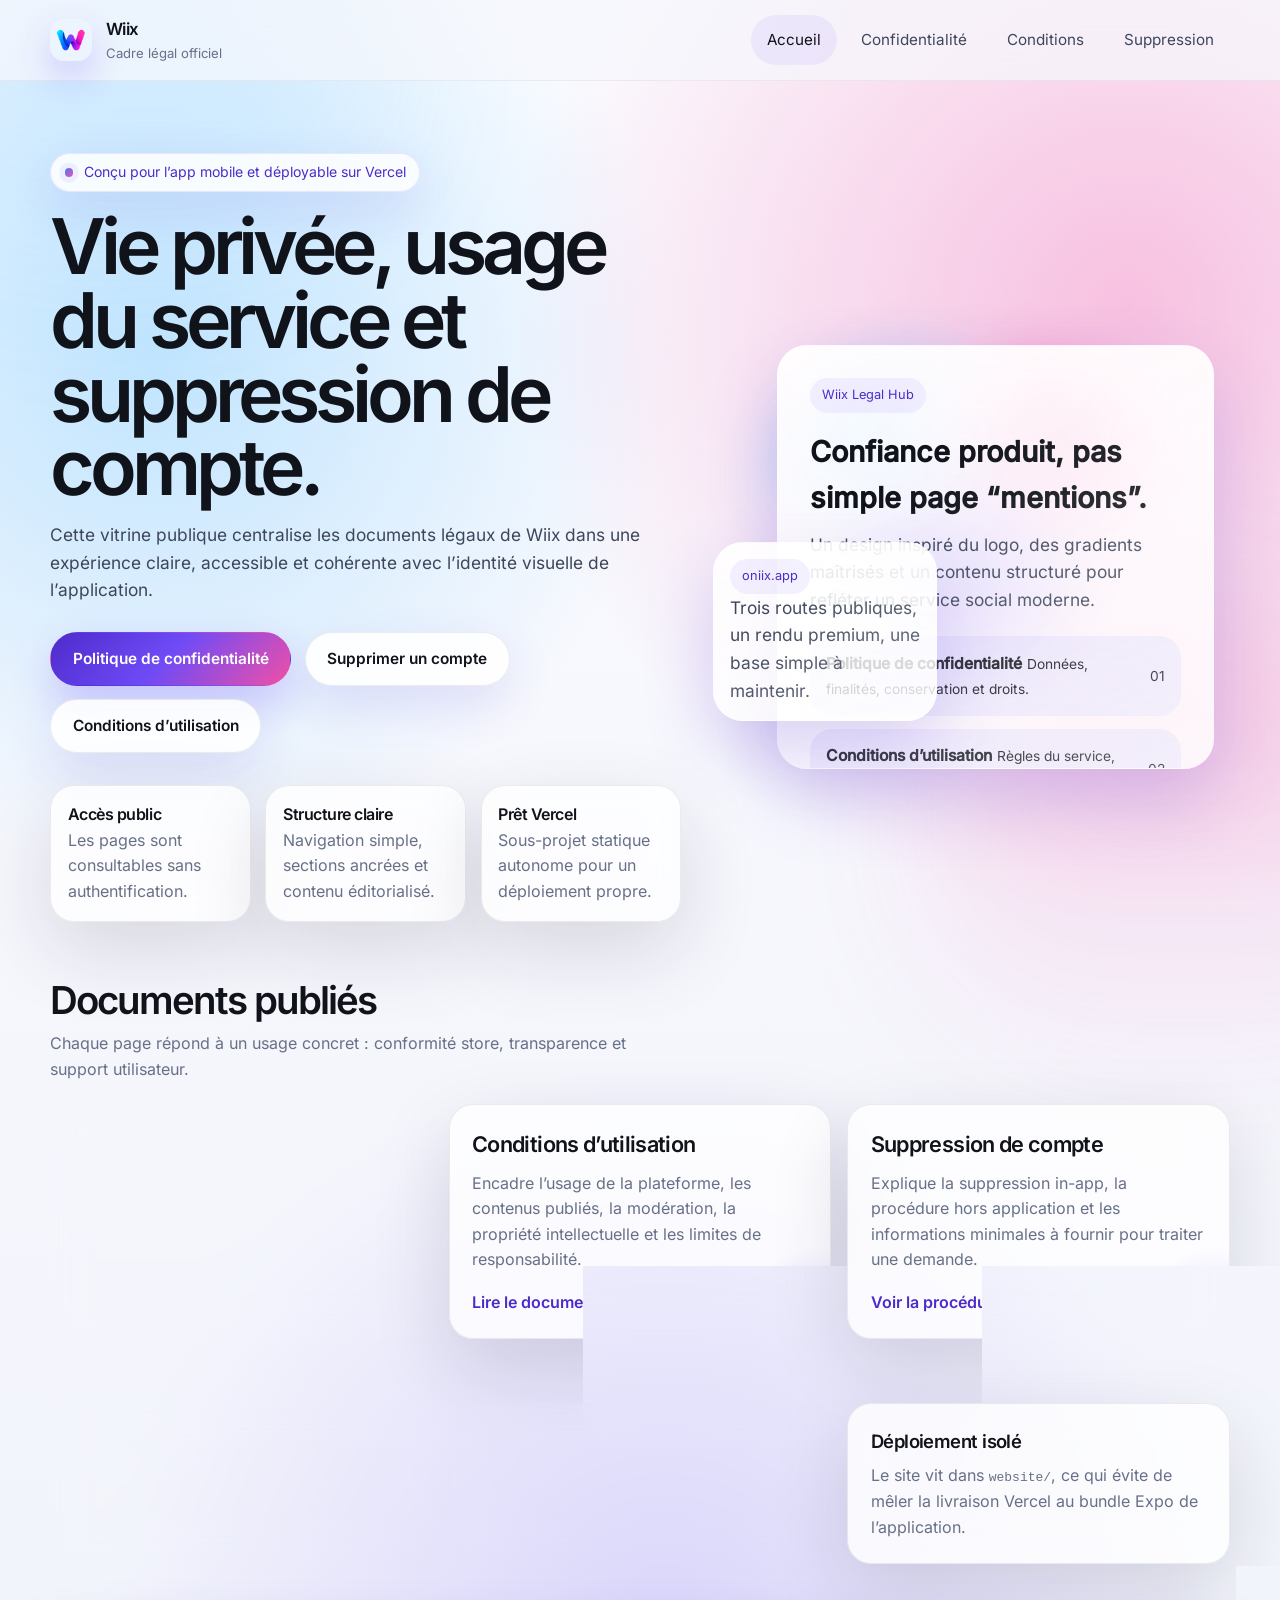
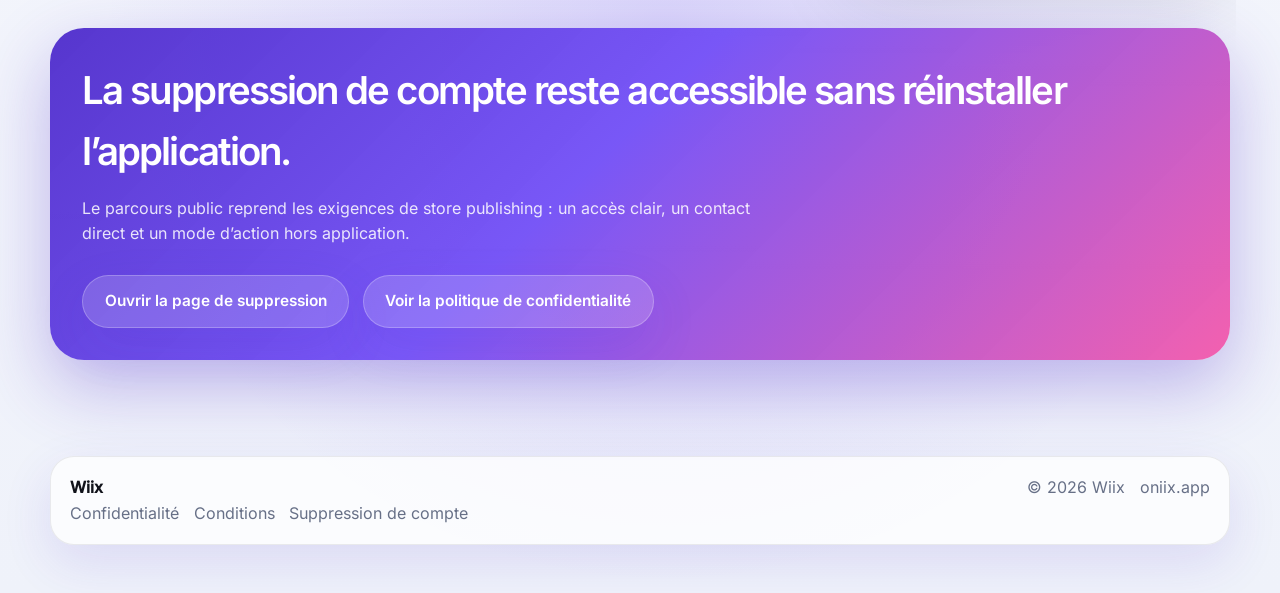
==== index.html @ e62bb3d4 "Initial legal website" ====
<!DOCTYPE html>
<html lang="fr">
  <head>
    <meta charset="UTF-8" />
    <meta name="viewport" content="width=device-width, initial-scale=1.0" />
    <title>Wiix Legal Hub</title>
    <meta
      name="description"
      content="Centre légal officiel de Wiix : conditions d’utilisation, politique de confidentialité et suppression de compte."
    />
    <meta name="theme-color" content="#6F4BF6" />
    <link rel="icon" type="image/png" href="./assets/wiix-logo.png" />
    <link rel="canonical" href="https://oniix.app/" />
    <link rel="stylesheet" href="./styles.css" />
  </head>
  <body data-page="home">
    <div class="site-shell">
      <header class="site-header">
        <div class="container">
          <a class="brand" href="./">
            <img src="./assets/wiix-logo.png" alt="Logo Wiix" />
            <span class="brand-mark">
              <strong data-site-name>Wiix</strong>
              <span>Cadre légal officiel</span>
            </span>
          </a>

          <button class="menu-toggle" type="button" aria-expanded="false" aria-label="Ouvrir le menu" data-menu-toggle>
            <span></span>
          </button>

          <nav class="site-nav" data-menu data-open="false" aria-label="Navigation principale">
            <a href="./" data-nav="home">Accueil</a>
            <a href="./privacy" data-nav="privacy">Confidentialité</a>
            <a href="./terms" data-nav="terms">Conditions</a>
            <a href="./delete-account" data-nav="delete-account">Suppression</a>
          </nav>
        </div>
      </header>

      <main>
        <section class="hero">
          <div class="container hero-grid">
            <div data-reveal>
              <span class="eyebrow">Conçu pour l’app mobile et déployable sur Vercel</span>
              <h1>Vie privée, usage du service et suppression de compte.</h1>
              <p>
                Cette vitrine publique centralise les documents légaux de <span data-site-name>Wiix</span> dans une
                expérience claire, accessible et cohérente avec l’identité visuelle de l’application.
              </p>

              <div class="hero-actions">
                <a class="btn btn-primary" href="./privacy">Politique de confidentialité</a>
                <a class="btn btn-secondary" href="./delete-account">Supprimer un compte</a>
                <a class="btn btn-secondary" href="./terms">Conditions d’utilisation</a>
              </div>

              <div class="hero-notes">
                <div class="hero-note">
                  <strong>Accès public</strong>
                  <span>Les pages sont consultables sans authentification.</span>
                </div>
                <div class="hero-note">
                  <strong>Structure claire</strong>
                  <span>Navigation simple, sections ancrées et contenu éditorialisé.</span>
                </div>
                <div class="hero-note">
                  <strong>Prêt Vercel</strong>
                  <span>Sous-projet statique autonome pour un déploiement propre.</span>
                </div>
              </div>
            </div>

            <div class="hero-visual" aria-hidden="true" data-reveal>
              <div class="visual-card visual-main">
                <span class="visual-chip">Wiix Legal Hub</span>
                <h2>Confiance produit, pas simple page “mentions”.</h2>
                <p>
                  Un design inspiré du logo, des gradients maîtrisés et un contenu structuré pour refléter un service
                  social moderne.
                </p>

                <div class="preview-stack">
                  <div class="preview-row">
                    <div>
                      <strong>Politique de confidentialité</strong>
                      <span>Données, finalités, conservation et droits.</span>
                    </div>
                    <span>01</span>
                  </div>
                  <div class="preview-row">
                    <div>
                      <strong>Conditions d’utilisation</strong>
                      <span>Règles du service, contenus, sécurité, responsabilités.</span>
                    </div>
                    <span>02</span>
                  </div>
                  <div class="preview-row">
                    <div>
                      <strong>Suppression de compte</strong>
                      <span>Procédure in-app et canal public hors application.</span>
                    </div>
                    <span>03</span>
                  </div>
                </div>
              </div>

              <div class="visual-card visual-side">
                <span class="visual-chip">oniix.app</span>
                <p>
                  Trois routes publiques, un rendu premium, une base simple à maintenir.
                </p>
              </div>
            </div>
          </div>
        </section>

        <section class="section-block">
          <div class="container">
            <div class="section-head" data-reveal>
              <div>
                <h2>Documents publiés</h2>
                <p>Chaque page répond à un usage concret : conformité store, transparence et support utilisateur.</p>
              </div>
            </div>

            <div class="grid-3">
              <article class="doc-card" data-reveal>
                <h2>Politique de confidentialité</h2>
                <p>
                  Décrit les catégories de données traitées, les finalités, la base juridique, la conservation, les
                  transferts et les droits des utilisateurs.
                </p>
                <a class="link-inline" href="./privacy">Lire le document</a>
              </article>

              <article class="doc-card" data-reveal>
                <h2>Conditions d’utilisation</h2>
                <p>
                  Encadre l’usage de la plateforme, les contenus publiés, la modération, la propriété intellectuelle et
                  les limites de responsabilité.
                </p>
                <a class="link-inline" href="./terms">Lire le document</a>
              </article>

              <article class="doc-card" data-reveal>
                <h2>Suppression de compte</h2>
                <p>
                  Explique la suppression in-app, la procédure hors application et les informations minimales à fournir
                  pour traiter une demande.
                </p>
                <a class="link-inline" href="./delete-account">Voir la procédure</a>
              </article>
            </div>
          </div>
        </section>

        <section class="section-block">
          <div class="container">
            <div class="grid-3">
              <article class="feature-card" data-reveal>
                <h3>Alignement produit</h3>
                <p>
                  Palette issue du thème Wiix : violet profond, bleu électrique, rose badge et fond clair aéré.
                </p>
              </article>

              <article class="feature-card" data-reveal>
                <h3>Lecture éditoriale</h3>
                <p>
                  Les documents ne sont pas jetés dans un bloc de texte : hiérarchie forte, sommaires et sections
                  lisibles sur mobile.
                </p>
              </article>

              <article class="feature-card" data-reveal>
                <h3>Déploiement isolé</h3>
                <p>
                  Le site vit dans <code>website/</code>, ce qui évite de mêler la livraison Vercel au bundle Expo de
                  l’application.
                </p>
              </article>
            </div>
          </div>
        </section>

        <section class="section-block">
          <div class="container">
            <div class="callout" data-reveal>
              <h2>La suppression de compte reste accessible sans réinstaller l’application.</h2>
              <p>
                Le parcours public reprend les exigences de store publishing : un accès clair, un contact direct et un
                mode d’action hors application.
              </p>
              <div class="cta-actions">
                <a class="btn btn-secondary" href="./delete-account">Ouvrir la page de suppression</a>
                <a class="btn btn-secondary" href="./privacy">Voir la politique de confidentialité</a>
              </div>
            </div>
          </div>
        </section>
      </main>

      <footer class="site-footer">
        <div class="container">
          <div class="footer-panel">
            <div>
              <strong data-site-name>Wiix</strong>
              <div class="footer-links">
                <a href="./privacy">Confidentialité</a>
                <a href="./terms">Conditions</a>
                <a href="./delete-account">Suppression de compte</a>
              </div>
            </div>
            <div class="footer-links">
              <span>© <span data-current-year></span> <span data-site-name>Wiix</span></span>
              <a href="https://oniix.app" data-site-domain>oniix.app</a>
            </div>
          </div>
        </div>
      </footer>
    </div>

    <script src="./site-config.js"></script>
    <script src="./app.js"></script>
  </body>
</html>
---- styles.css ----
@font-face {
  font-family: 'Wiix Sans';
  src: url('./assets/fonts/Inter-Regular.ttf') format('truetype');
  font-weight: 400;
  font-style: normal;
  font-display: swap;
}

@font-face {
  font-family: 'Wiix Sans';
  src: url('./assets/fonts/Inter-Medium.ttf') format('truetype');
  font-weight: 500;
  font-style: normal;
  font-display: swap;
}

@font-face {
  font-family: 'Wiix Display';
  src: url('./assets/fonts/Inter-SemiBold.ttf') format('truetype');
  font-weight: 600 800;
  font-style: normal;
  font-display: swap;
}

:root {
  color-scheme: light;
  --bg: #f6f7fd;
  --bg-deep: #eef1fb;
  --surface: rgba(255, 255, 255, 0.78);
  --surface-strong: rgba(255, 255, 255, 0.92);
  --line: rgba(17, 19, 26, 0.08);
  --line-strong: rgba(17, 19, 26, 0.14);
  --ink: #11131a;
  --ink-soft: #3e465b;
  --muted: #677087;
  --violet: #6f4bf6;
  --violet-deep: #4d2bcb;
  --blue: #3d7cff;
  --pink: #f350a6;
  --cyan: #78c9ff;
  --danger: #d85b67;
  --success: #1e9f72;
  --shadow: 0 28px 80px rgba(25, 22, 48, 0.14);
  --shadow-soft: 0 18px 50px rgba(77, 43, 203, 0.12);
  --radius-lg: 32px;
  --radius-md: 24px;
  --radius-sm: 18px;
  --content-max: 1180px;
}

*,
*::before,
*::after {
  box-sizing: border-box;
}

html {
  scroll-behavior: smooth;
}

body {
  margin: 0;
  min-width: 320px;
  background:
    radial-gradient(circle at 12% 16%, rgba(120, 201, 255, 0.44), transparent 24%),
    radial-gradient(circle at 88% 14%, rgba(243, 80, 166, 0.34), transparent 28%),
    radial-gradient(circle at 52% 74%, rgba(111, 75, 246, 0.18), transparent 32%),
    linear-gradient(180deg, #fbfcff 0%, var(--bg) 42%, #eff2fa 100%);
  color: var(--ink);
  font-family: 'Wiix Sans', 'Segoe UI', sans-serif;
  line-height: 1.6;
}

body::before,
body::after {
  content: '';
  position: fixed;
  inset: auto;
  width: 32rem;
  height: 32rem;
  border-radius: 999px;
  filter: blur(80px);
  opacity: 0.24;
  pointer-events: none;
  z-index: 0;
}

body::before {
  top: -10rem;
  left: -8rem;
  background: linear-gradient(180deg, var(--cyan), transparent);
}

body::after {
  right: -10rem;
  bottom: -14rem;
  background: linear-gradient(180deg, var(--pink), transparent);
}

a {
  color: inherit;
  text-decoration: none;
}

img {
  display: block;
  max-width: 100%;
}

button {
  font: inherit;
}

.site-shell {
  position: relative;
  z-index: 1;
}

.container {
  width: min(calc(100% - 2rem), var(--content-max));
  margin: 0 auto;
}

.site-header {
  position: sticky;
  top: 0;
  z-index: 40;
  backdrop-filter: blur(18px);
  background: rgba(246, 247, 253, 0.72);
  border-bottom: 1px solid rgba(17, 19, 26, 0.06);
}

.site-header .container {
  display: flex;
  align-items: center;
  justify-content: space-between;
  gap: 1rem;
  min-height: 5rem;
}

.brand {
  display: inline-flex;
  align-items: center;
  gap: 0.85rem;
  min-width: 0;
}

.brand img {
  width: 42px;
  height: 42px;
  border-radius: 14px;
  box-shadow: 0 16px 34px rgba(111, 75, 246, 0.24);
}

.brand-mark {
  display: grid;
  gap: 0.05rem;
}

.brand-mark strong {
  font-family: 'Wiix Display', 'Wiix Sans', sans-serif;
  font-size: 1.05rem;
  letter-spacing: -0.03em;
}

.brand-mark span {
  color: var(--muted);
  font-size: 0.82rem;
}

.site-nav {
  display: flex;
  align-items: center;
  gap: 0.5rem;
}

.site-nav a {
  padding: 0.8rem 1rem;
  border-radius: 999px;
  color: var(--ink-soft);
  font-size: 0.95rem;
  transition: 160ms ease;
}

.site-nav a:hover,
.site-nav a[aria-current='page'] {
  color: var(--ink);
  background: rgba(111, 75, 246, 0.08);
}

.menu-toggle {
  display: none;
  width: 44px;
  height: 44px;
  border-radius: 14px;
  border: 1px solid var(--line);
  background: rgba(255, 255, 255, 0.78);
  box-shadow: var(--shadow-soft);
}

.menu-toggle span,
.menu-toggle::before,
.menu-toggle::after {
  content: '';
  display: block;
  width: 18px;
  height: 2px;
  margin: 4px auto;
  border-radius: 999px;
  background: var(--ink);
}

.hero {
  padding: 4.5rem 0 3rem;
}

.hero-grid {
  display: grid;
  grid-template-columns: minmax(0, 1.1fr) minmax(320px, 0.9fr);
  gap: 2rem;
  align-items: center;
}

.eyebrow {
  display: inline-flex;
  align-items: center;
  gap: 0.65rem;
  padding: 0.45rem 0.85rem;
  border-radius: 999px;
  background: rgba(255, 255, 255, 0.84);
  border: 1px solid rgba(111, 75, 246, 0.12);
  color: var(--violet-deep);
  font-size: 0.88rem;
  box-shadow: var(--shadow-soft);
}

.eyebrow::before {
  content: '';
  width: 0.55rem;
  height: 0.55rem;
  border-radius: 999px;
  background: linear-gradient(135deg, var(--blue), var(--pink));
  box-shadow: 0 0 0 0.35rem rgba(111, 75, 246, 0.08);
}

.hero h1,
.page-hero h1 {
  margin: 1.15rem 0 1rem;
  font-family: 'Wiix Display', 'Wiix Sans', sans-serif;
  font-size: clamp(2.8rem, 6vw, 5.2rem);
  line-height: 0.96;
  letter-spacing: -0.065em;
}

.hero p,
.page-hero p {
  max-width: 42rem;
  margin: 0;
  color: var(--ink-soft);
  font-size: 1.08rem;
}

.hero-actions,
.cta-actions,
.support-actions {
  display: flex;
  flex-wrap: wrap;
  gap: 0.85rem;
  margin-top: 1.75rem;
}

.btn {
  display: inline-flex;
  align-items: center;
  justify-content: center;
  gap: 0.55rem;
  min-height: 3.35rem;
  padding: 0.85rem 1.35rem;
  border-radius: 999px;
  border: 1px solid transparent;
  font-family: 'Wiix Display', 'Wiix Sans', sans-serif;
  font-size: 0.96rem;
  transition: transform 180ms ease, box-shadow 180ms ease, background-color 180ms ease;
}

.btn:hover {
  transform: translateY(-2px);
}

.btn-primary {
  color: #fff;
  background: linear-gradient(135deg, var(--violet-deep), var(--violet) 48%, var(--pink));
  box-shadow: 0 18px 40px rgba(111, 75, 246, 0.26);
}

.btn-secondary {
  color: var(--ink);
  background: rgba(255, 255, 255, 0.88);
  border-color: rgba(17, 19, 26, 0.08);
  box-shadow: var(--shadow-soft);
}

.hero-notes {
  display: grid;
  grid-template-columns: repeat(3, minmax(0, 1fr));
  gap: 0.9rem;
  margin-top: 2rem;
}

.hero-note,
.doc-card,
.feature-card,
.meta-card,
.link-card,
.notice-card,
.article-card,
.contact-card,
.toc-card {
  border: 1px solid var(--line);
  border-radius: var(--radius-md);
  background: var(--surface);
  backdrop-filter: blur(18px);
  box-shadow: var(--shadow);
}

.hero-note {
  padding: 1rem 1.05rem;
}

.hero-note strong,
.doc-card h2,
.feature-card h3,
.meta-card h3,
.notice-card h3,
.article-card h2,
.link-card strong,
.toc-card h3 {
  display: block;
  font-family: 'Wiix Display', 'Wiix Sans', sans-serif;
  letter-spacing: -0.03em;
}

.hero-note span,
.doc-card p,
.feature-card p,
.meta-card p,
.notice-card p,
.link-card span,
.contact-card p {
  color: var(--muted);
}

.hero-visual {
  position: relative;
  min-height: 31rem;
  isolation: isolate;
}

.hero-visual::before {
  content: '';
  position: absolute;
  inset: 10% 8% 18%;
  border-radius: 50%;
  background:
    radial-gradient(circle at 25% 25%, rgba(120, 201, 255, 0.9), transparent 32%),
    radial-gradient(circle at 70% 28%, rgba(243, 80, 166, 0.9), transparent 30%),
    radial-gradient(circle at 48% 66%, rgba(111, 75, 246, 0.95), transparent 42%);
  filter: blur(26px);
  opacity: 0.88;
  z-index: -1;
}

.visual-card {
  position: absolute;
  overflow: hidden;
  border-radius: 30px;
  border: 1px solid rgba(255, 255, 255, 0.34);
  background: linear-gradient(180deg, rgba(255, 255, 255, 0.92), rgba(255, 255, 255, 0.7));
  box-shadow: 0 30px 70px rgba(77, 43, 203, 0.2);
}

.visual-card::after {
  content: '';
  position: absolute;
  inset: 0;
  background: linear-gradient(145deg, transparent 30%, rgba(255, 255, 255, 0.32));
  pointer-events: none;
}

.visual-main {
  inset: 3.5rem 1rem 1rem 4rem;
  padding: 2rem;
  animation: float-card 7s ease-in-out infinite;
}

.visual-side {
  left: 0;
  bottom: 4rem;
  width: 14rem;
  padding: 1rem;
  animation: float-card 6s ease-in-out infinite reverse;
}

.visual-chip {
  display: inline-flex;
  align-items: center;
  gap: 0.55rem;
  padding: 0.45rem 0.75rem;
  border-radius: 999px;
  background: rgba(111, 75, 246, 0.08);
  color: var(--violet-deep);
  font-size: 0.8rem;
}

.visual-main h2 {
  margin: 1rem 0 0.6rem;
  font-size: 1.8rem;
}

.visual-main p {
  margin: 0;
  color: var(--ink-soft);
}

.preview-stack {
  display: grid;
  gap: 0.8rem;
  margin-top: 1.4rem;
}

.preview-row {
  display: flex;
  justify-content: space-between;
  gap: 1rem;
  align-items: center;
  padding: 0.9rem 1rem;
  border-radius: 22px;
  background: linear-gradient(135deg, rgba(111, 75, 246, 0.09), rgba(61, 124, 255, 0.08));
}

.preview-row strong {
  font-size: 0.98rem;
}

.preview-row span {
  font-size: 0.86rem;
}

.page-hero {
  padding: 3.4rem 0 2rem;
}

.page-hero-panel {
  padding: 2.15rem;
  border-radius: clamp(28px, 4vw, 38px);
  border: 1px solid rgba(255, 255, 255, 0.32);
  background:
    linear-gradient(160deg, rgba(255, 255, 255, 0.8), rgba(255, 255, 255, 0.62)),
    linear-gradient(135deg, rgba(61, 124, 255, 0.1), rgba(243, 80, 166, 0.14));
  box-shadow: var(--shadow);
}

.page-hero-meta {
  display: flex;
  flex-wrap: wrap;
  gap: 0.8rem;
  margin-top: 1.35rem;
}

.pill {
  display: inline-flex;
  align-items: center;
  gap: 0.45rem;
  min-height: 2.4rem;
  padding: 0.45rem 0.85rem;
  border-radius: 999px;
  border: 1px solid rgba(17, 19, 26, 0.08);
  background: rgba(255, 255, 255, 0.8);
  color: var(--ink-soft);
  font-size: 0.9rem;
}

.section-block {
  padding: 0 0 4rem;
}

.section-head {
  display: flex;
  align-items: end;
  justify-content: space-between;
  gap: 1rem;
  margin-bottom: 1.35rem;
}

.section-head h2 {
  margin: 0;
  font-family: 'Wiix Display', 'Wiix Sans', sans-serif;
  font-size: clamp(1.8rem, 3vw, 2.6rem);
  letter-spacing: -0.05em;
}

.section-head p {
  margin: 0;
  max-width: 38rem;
  color: var(--muted);
}

.grid-3,
.grid-2 {
  display: grid;
  gap: 1rem;
}

.grid-3 {
  grid-template-columns: repeat(3, minmax(0, 1fr));
}

.grid-2 {
  grid-template-columns: repeat(2, minmax(0, 1fr));
}

.doc-card,
.feature-card,
.notice-card,
.link-card,
.contact-card {
  padding: 1.4rem;
}

.doc-card {
  position: relative;
  overflow: hidden;
}

.doc-card::before {
  content: '';
  position: absolute;
  inset: auto -4rem -4rem auto;
  width: 10rem;
  height: 10rem;
  border-radius: 999px;
  background: radial-gradient(circle, rgba(111, 75, 246, 0.18), transparent 66%);
}

.doc-card h2 {
  margin: 0 0 0.55rem;
  font-size: 1.35rem;
}

.doc-card p {
  margin: 0 0 1.1rem;
  min-height: 5.5rem;
}

.link-inline {
  display: inline-flex;
  align-items: center;
  gap: 0.45rem;
  color: var(--violet-deep);
  font-family: 'Wiix Display', 'Wiix Sans', sans-serif;
}

.feature-card h3,
.notice-card h3,
.contact-card h3 {
  margin: 0 0 0.45rem;
  font-size: 1.15rem;
}

.feature-card p,
.notice-card p,
.contact-card p {
  margin: 0;
}

.callout {
  padding: 2rem;
  border-radius: clamp(26px, 4vw, 34px);
  background:
    linear-gradient(135deg, rgba(77, 43, 203, 0.95), rgba(111, 75, 246, 0.92) 45%, rgba(243, 80, 166, 0.9)),
    linear-gradient(180deg, rgba(255, 255, 255, 0.08), transparent);
  color: #fff;
  box-shadow: 0 26px 70px rgba(77, 43, 203, 0.32);
}

.callout h2 {
  margin: 0;
  font-family: 'Wiix Display', 'Wiix Sans', sans-serif;
  font-size: clamp(1.9rem, 3vw, 2.8rem);
  letter-spacing: -0.05em;
}

.callout p {
  max-width: 44rem;
  margin: 0.8rem 0 0;
  color: rgba(255, 255, 255, 0.86);
}

.callout .btn-secondary {
  background: rgba(255, 255, 255, 0.16);
  border-color: rgba(255, 255, 255, 0.24);
  color: #fff;
}

.legal-layout {
  display: grid;
  grid-template-columns: minmax(0, 0.68fr) minmax(280px, 0.32fr);
  gap: 1.25rem;
  align-items: start;
}

.legal-article {
  display: grid;
  gap: 1rem;
}

.article-card {
  padding: 1.4rem 1.45rem;
}

.article-card h2 {
  margin: 0 0 0.65rem;
  font-size: 1.22rem;
}

.article-card p,
.article-card li {
  margin: 0;
  color: var(--ink-soft);
}

.article-card p + p,
.article-card p + ul,
.article-card ul + p,
.article-card ul + ul {
  margin-top: 0.9rem;
}

.article-card ul {
  padding-left: 1.15rem;
  margin: 0;
}

.article-card li + li {
  margin-top: 0.5rem;
}

.sidebar-stack {
  position: sticky;
  top: 6.4rem;
  display: grid;
  gap: 1rem;
}

.toc-card,
.meta-card {
  padding: 1.2rem;
}

.toc-card h3,
.meta-card h3 {
  margin: 0 0 0.9rem;
  font-size: 1rem;
}

.toc {
  display: grid;
  gap: 0.3rem;
}

.toc a {
  display: block;
  padding: 0.55rem 0.7rem;
  border-radius: 14px;
  color: var(--ink-soft);
  font-size: 0.92rem;
  transition: 150ms ease;
}

.toc a:hover,
.toc a[aria-current='true'] {
  color: var(--ink);
  background: rgba(111, 75, 246, 0.08);
}

.meta-list {
  display: grid;
  gap: 0.9rem;
}

.meta-list div {
  display: grid;
  gap: 0.15rem;
}

.meta-list strong {
  font-size: 0.92rem;
}

.meta-list span,
.meta-list a,
.meta-card p {
  color: var(--muted);
  font-size: 0.92rem;
}

.support-grid {
  display: grid;
  gap: 1rem;
}

.support-grid .notice-card {
  border-style: dashed;
}

.support-list {
  display: grid;
  gap: 0.7rem;
}

.support-list span {
  display: inline-flex;
  align-items: center;
  gap: 0.55rem;
  color: var(--ink-soft);
}

.support-list span::before {
  content: '';
  width: 0.55rem;
  height: 0.55rem;
  border-radius: 999px;
  background: linear-gradient(135deg, var(--violet), var(--pink));
}

.site-footer {
  padding: 2rem 0 3rem;
}

.footer-panel {
  display: flex;
  flex-wrap: wrap;
  justify-content: space-between;
  gap: 1rem;
  padding: 1.1rem 1.2rem;
  border-radius: 24px;
  border: 1px solid var(--line);
  background: rgba(255, 255, 255, 0.72);
  box-shadow: var(--shadow-soft);
}

.footer-links {
  display: flex;
  flex-wrap: wrap;
  gap: 0.9rem;
  color: var(--muted);
}

[data-reveal] {
  opacity: 0;
  transform: translateY(18px);
  transition: opacity 520ms ease, transform 520ms ease;
}

[data-reveal].is-visible {
  opacity: 1;
  transform: translateY(0);
}

@keyframes float-card {
  0%,
  100% {
    transform: translateY(0px);
  }
  50% {
    transform: translateY(-10px);
  }
}

@media (max-width: 1080px) {
  .hero-grid,
  .legal-layout,
  .grid-3,
  .grid-2 {
    grid-template-columns: 1fr;
  }

  .hero-visual {
    min-height: 26rem;
  }

  .visual-main {
    inset: 3rem 0 0;
  }

  .visual-side {
    left: auto;
    right: 1rem;
    bottom: 1rem;
  }

  .sidebar-stack {
    position: static;
  }
}

@media (max-width: 760px) {
  .site-header .container {
    min-height: 4.5rem;
  }

  .menu-toggle {
    display: inline-block;
  }

  .site-nav {
    position: absolute;
    top: calc(100% + 0.5rem);
    right: 1rem;
    left: 1rem;
    display: grid;
    padding: 0.7rem;
    border: 1px solid var(--line);
    border-radius: 20px;
    background: rgba(255, 255, 255, 0.94);
    box-shadow: var(--shadow);
    opacity: 0;
    visibility: hidden;
    transform: translateY(-10px);
    transition: 180ms ease;
  }

  .site-nav[data-open='true'] {
    opacity: 1;
    visibility: visible;
    transform: translateY(0);
  }

  .hero {
    padding-top: 3.4rem;
  }

  .hero-actions,
  .hero-notes,
  .cta-actions,
  .support-actions {
    grid-template-columns: 1fr;
  }

  .hero-actions,
  .cta-actions,
  .support-actions {
    display: grid;
  }

  .hero h1,
  .page-hero h1 {
    font-size: clamp(2.4rem, 12vw, 4rem);
  }

  .page-hero-panel,
  .callout,
  .article-card,
  .doc-card,
  .feature-card,
  .meta-card,
  .notice-card,
  .contact-card,
  .toc-card {
    padding: 1.15rem;
  }

  .visual-main {
    inset: 0;
    padding: 1.4rem;
  }

  .visual-side {
    width: 11.5rem;
  }
}

@media (prefers-reduced-motion: reduce) {
  html {
    scroll-behavior: auto;
  }

  *,
  *::before,
  *::after {
    animation: none !important;
    transition-duration: 0.01ms !important;
  }
}
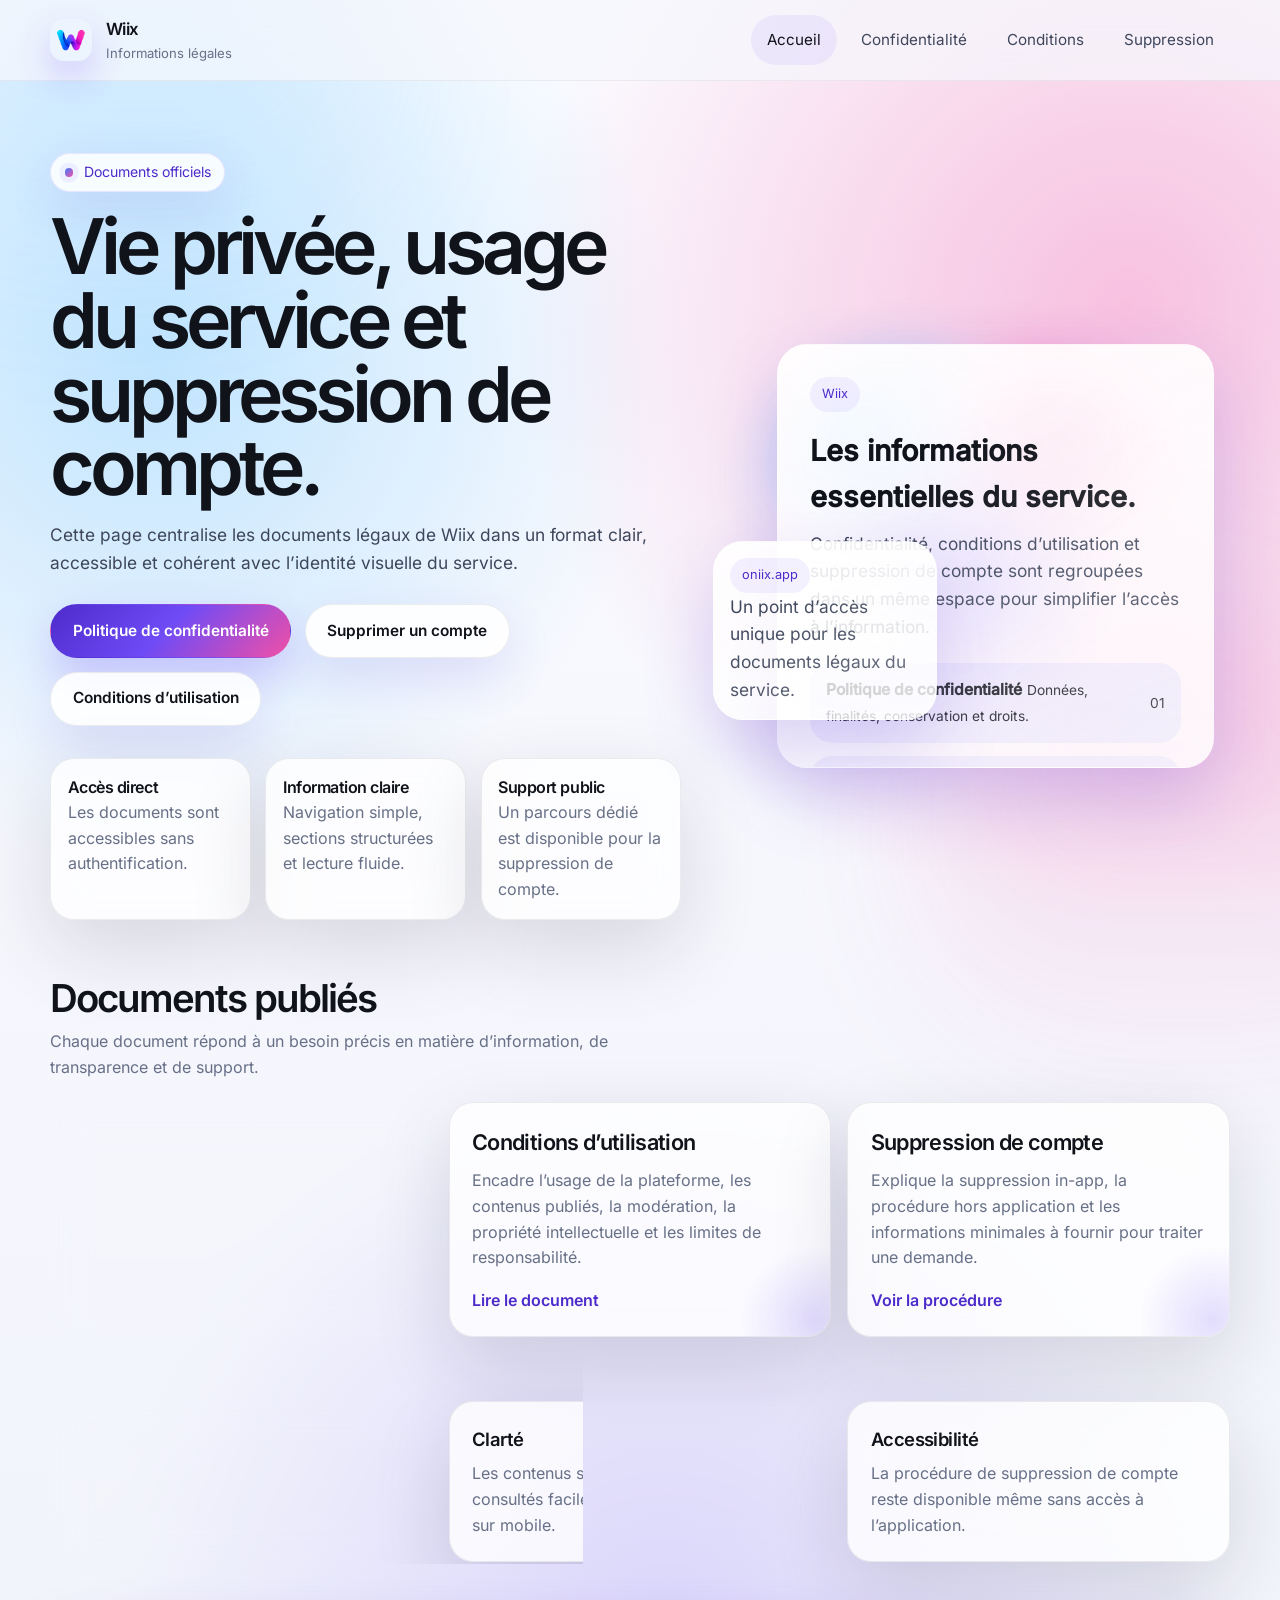
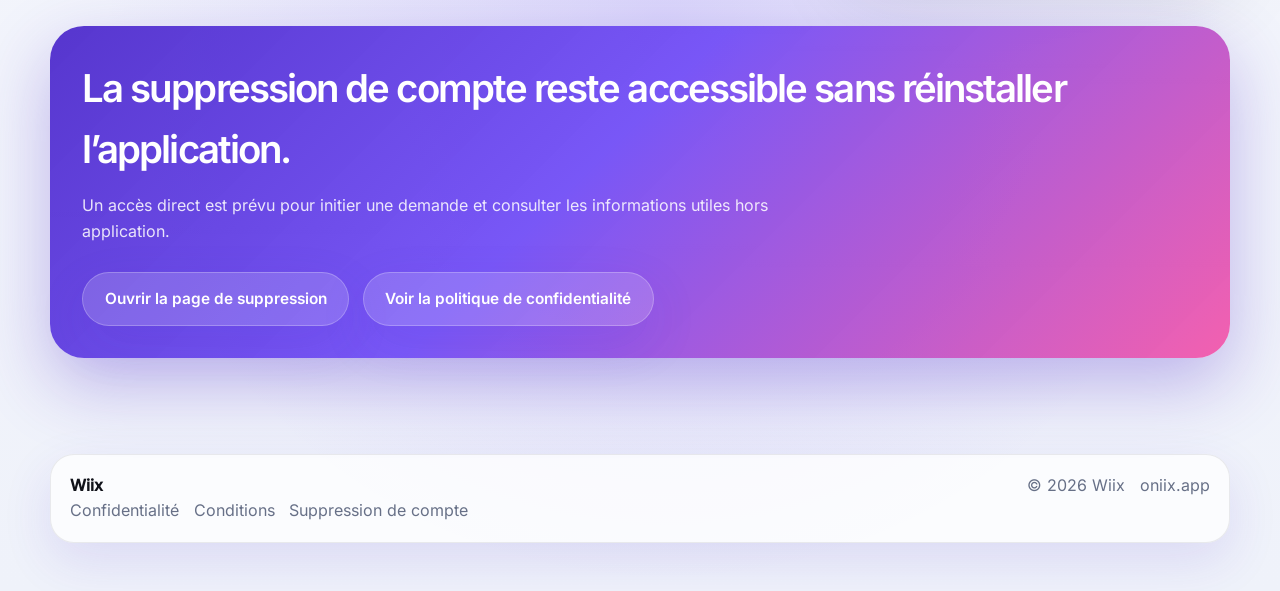
==== commit f600c04e: "Refine public website copy" ====
--- a/index.html
+++ b/index.html
@@ -3,10 +3,10 @@
   <head>
     <meta charset="UTF-8" />
     <meta name="viewport" content="width=device-width, initial-scale=1.0" />
-    <title>Wiix Legal Hub</title>
+    <title>Informations légales | Wiix</title>
     <meta
       name="description"
-      content="Centre légal officiel de Wiix : conditions d’utilisation, politique de confidentialité et suppression de compte."
+      content="Documents légaux officiels de Wiix : politique de confidentialité, conditions d’utilisation et suppression de compte."
     />
     <meta name="theme-color" content="#6F4BF6" />
     <link rel="icon" type="image/png" href="./assets/wiix-logo.png" />
@@ -21,7 +21,7 @@
             <img src="./assets/wiix-logo.png" alt="Logo Wiix" />
             <span class="brand-mark">
               <strong data-site-name>Wiix</strong>
-              <span>Cadre légal officiel</span>
+              <span>Informations légales</span>
             </span>
           </a>
 
@@ -42,11 +42,11 @@
         <section class="hero">
           <div class="container hero-grid">
             <div data-reveal>
-              <span class="eyebrow">Conçu pour l’app mobile et déployable sur Vercel</span>
+              <span class="eyebrow">Documents officiels</span>
               <h1>Vie privée, usage du service et suppression de compte.</h1>
               <p>
-                Cette vitrine publique centralise les documents légaux de <span data-site-name>Wiix</span> dans une
-                expérience claire, accessible et cohérente avec l’identité visuelle de l’application.
+                Cette page centralise les documents légaux de <span data-site-name>Wiix</span> dans un format clair,
+                accessible et cohérent avec l’identité visuelle du service.
               </p>
 
               <div class="hero-actions">
@@ -57,27 +57,27 @@
 
               <div class="hero-notes">
                 <div class="hero-note">
-                  <strong>Accès public</strong>
-                  <span>Les pages sont consultables sans authentification.</span>
+                  <strong>Accès direct</strong>
+                  <span>Les documents sont accessibles sans authentification.</span>
                 </div>
                 <div class="hero-note">
-                  <strong>Structure claire</strong>
-                  <span>Navigation simple, sections ancrées et contenu éditorialisé.</span>
+                  <strong>Information claire</strong>
+                  <span>Navigation simple, sections structurées et lecture fluide.</span>
                 </div>
                 <div class="hero-note">
-                  <strong>Prêt Vercel</strong>
-                  <span>Sous-projet statique autonome pour un déploiement propre.</span>
+                  <strong>Support public</strong>
+                  <span>Un parcours dédié est disponible pour la suppression de compte.</span>
                 </div>
               </div>
             </div>
 
             <div class="hero-visual" aria-hidden="true" data-reveal>
               <div class="visual-card visual-main">
-                <span class="visual-chip">Wiix Legal Hub</span>
-                <h2>Confiance produit, pas simple page “mentions”.</h2>
-                <p>
-                  Un design inspiré du logo, des gradients maîtrisés et un contenu structuré pour refléter un service
-                  social moderne.
+                <span class="visual-chip">Wiix</span>
+                <h2>Les informations essentielles du service.</h2>
+                <p>
+                  Confidentialité, conditions d’utilisation et suppression de compte sont regroupées dans un même
+                  espace pour simplifier l’accès à l’information.
                 </p>
 
                 <div class="preview-stack">
@@ -108,7 +108,7 @@
               <div class="visual-card visual-side">
                 <span class="visual-chip">oniix.app</span>
                 <p>
-                  Trois routes publiques, un rendu premium, une base simple à maintenir.
+                  Un point d’accès unique pour les documents légaux du service.
                 </p>
               </div>
             </div>
@@ -120,7 +120,7 @@
             <div class="section-head" data-reveal>
               <div>
                 <h2>Documents publiés</h2>
-                <p>Chaque page répond à un usage concret : conformité store, transparence et support utilisateur.</p>
+                <p>Chaque document répond à un besoin précis en matière d’information, de transparence et de support.</p>
               </div>
             </div>
 
@@ -159,25 +159,23 @@
           <div class="container">
             <div class="grid-3">
               <article class="feature-card" data-reveal>
-                <h3>Alignement produit</h3>
-                <p>
-                  Palette issue du thème Wiix : violet profond, bleu électrique, rose badge et fond clair aéré.
+                <h3>Transparence</h3>
+                <p>
+                  Les règles du service et le traitement des données sont présentés de manière explicite et lisible.
                 </p>
               </article>
 
               <article class="feature-card" data-reveal>
-                <h3>Lecture éditoriale</h3>
-                <p>
-                  Les documents ne sont pas jetés dans un bloc de texte : hiérarchie forte, sommaires et sections
-                  lisibles sur mobile.
+                <h3>Clarté</h3>
+                <p>
+                  Les contenus sont structurés pour être consultés facilement sur ordinateur comme sur mobile.
                 </p>
               </article>
 
               <article class="feature-card" data-reveal>
-                <h3>Déploiement isolé</h3>
-                <p>
-                  Le site vit dans <code>website/</code>, ce qui évite de mêler la livraison Vercel au bundle Expo de
-                  l’application.
+                <h3>Accessibilité</h3>
+                <p>
+                  La procédure de suppression de compte reste disponible même sans accès à l’application.
                 </p>
               </article>
             </div>
@@ -189,8 +187,8 @@
             <div class="callout" data-reveal>
               <h2>La suppression de compte reste accessible sans réinstaller l’application.</h2>
               <p>
-                Le parcours public reprend les exigences de store publishing : un accès clair, un contact direct et un
-                mode d’action hors application.
+                Un accès direct est prévu pour initier une demande et consulter les informations utiles hors
+                application.
               </p>
               <div class="cta-actions">
                 <a class="btn btn-secondary" href="./delete-account">Ouvrir la page de suppression</a>
